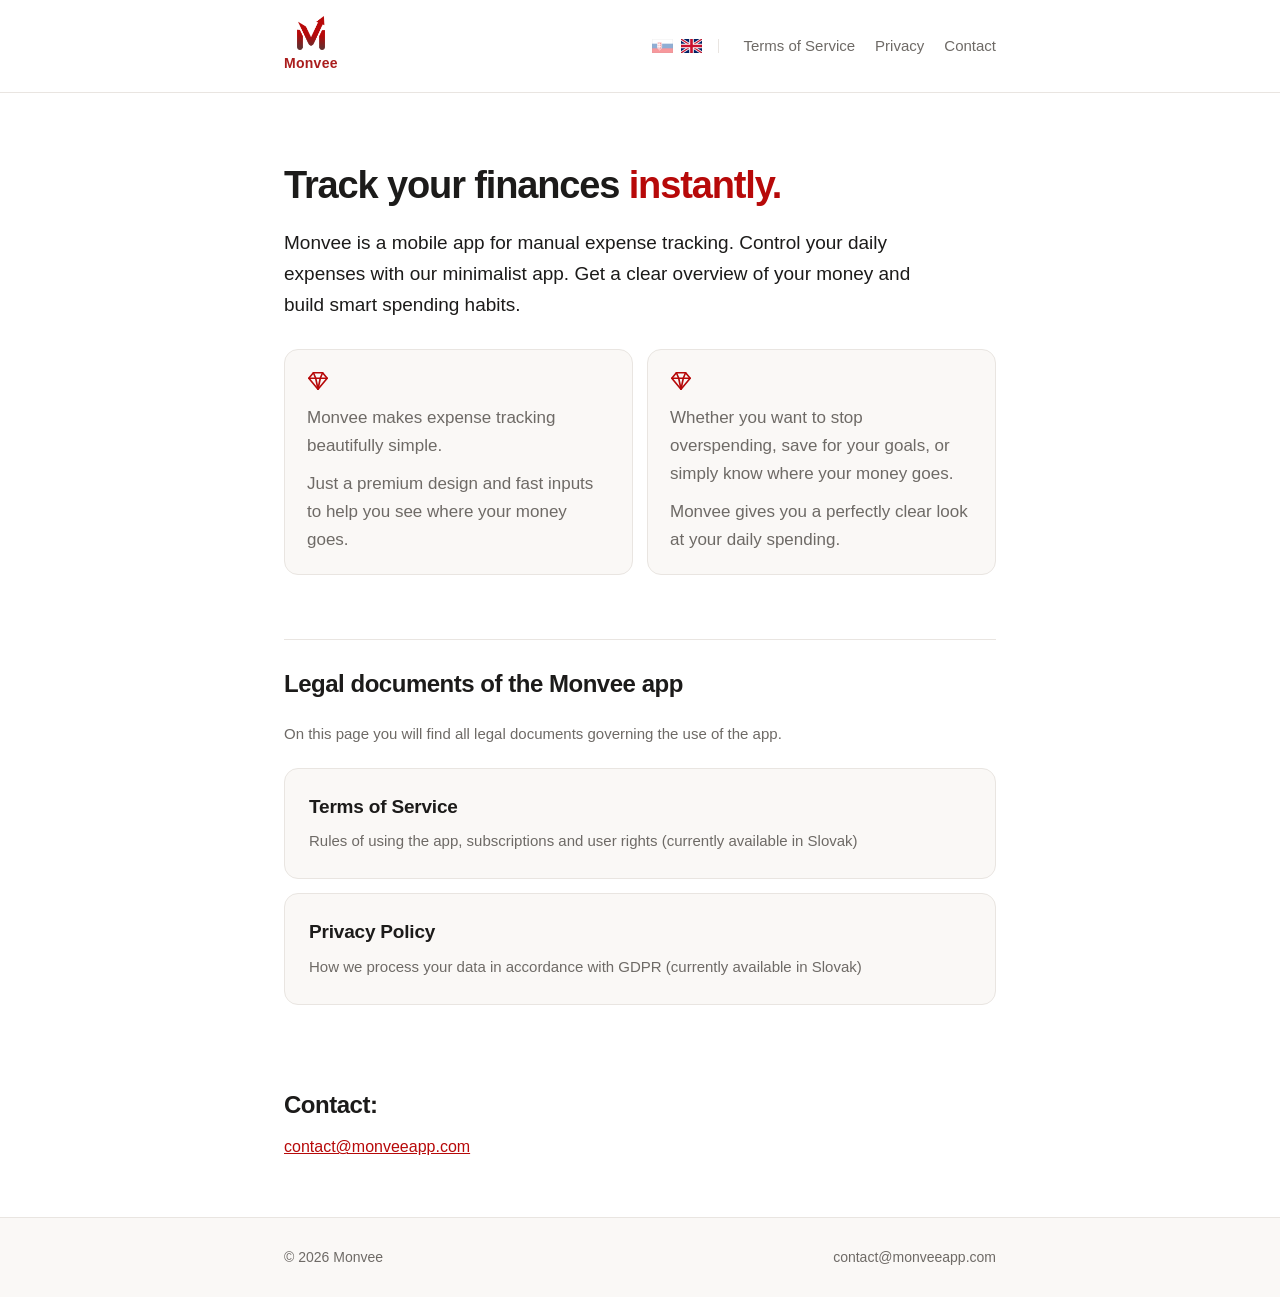
==== en.html @ 1608239c "Add files via upload" ====
<!DOCTYPE html>
<html lang="en">
<head>
  <meta charset="UTF-8">
  <meta name="viewport" content="width=device-width, initial-scale=1.0">
  <title>Monvee – Legal documents</title>
  <meta name="description" content="Terms of Service and Privacy Policy of the Monvee app.">
  <link rel="icon" type="image/png" href="favicon.png">
  <link rel="apple-touch-icon" href="apple-touch-icon.png">
  <link rel="stylesheet" href="style.css">
</head>
<body>

<header>
  <div class="header-inner">
    <a class="logo" href="en.html">
      <img class="logo-mark" src="logo.png" alt="">
      <span class="logo-text">Monvee</span>
    </a>
    <nav>
      <span class="lang">
        <a class="flag" href="index.html" title="Slovensky" aria-label="Slovensky"><svg viewBox="0 0 21 14" width="21" height="14" aria-hidden="true"><rect width="21" height="14" fill="#fff"/><rect y="4.67" width="21" height="9.33" fill="#0B4EA2"/><rect y="9.33" width="21" height="4.67" fill="#EE1C25"/><path d="M5.5 3.2h4.2v4.4c0 2-1.3 3-2.1 3.4-.8-.4-2.1-1.4-2.1-3.4V3.2z" fill="#EE1C25" stroke="#fff" stroke-width="0.6"/><path d="M7.6 4v1.2h1.1v1H7.6v1h1.4v1H7.6v1.6h-1V8.2H5.2v-1h1.4v-1h-1.1v-1h1.1V4h1z" fill="#fff"/><rect width="21" height="14" fill="none" stroke="#00000022" stroke-width="1"/></svg></a>
        <a class="flag active-lang" href="en.html" title="English" aria-label="English"><svg viewBox="0 0 21 14" width="21" height="14" aria-hidden="true"><rect width="21" height="14" fill="#012169"/><path d="M0 0l21 14M21 0L0 14" stroke="#fff" stroke-width="2.8"/><path d="M0 0l21 14M21 0L0 14" stroke="#C8102E" stroke-width="1.2"/><path d="M10.5 0v14M0 7h21" stroke="#fff" stroke-width="4.6"/><path d="M10.5 0v14M0 7h21" stroke="#C8102E" stroke-width="2.6"/><rect width="21" height="14" fill="none" stroke="#00000022" stroke-width="1"/></svg></a>
      </span>
      <a href="obchodne-podmienky.html">Terms of Service</a>
      <a href="ochrana-sukromia.html">Privacy</a>
      <a href="#kontakt">Contact</a>
    </nav>
  </div>
</header>

<section class="hero">
  <h1>Track your finances <span class="accent">instantly.</span></h1>
  <p class="lead">Monvee is a mobile app for manual expense tracking. Control your daily expenses with our minimalist app. Get a clear overview of your money and build smart spending habits.</p>
  <div class="hero-features">
    <div class="feature">
      <svg class="feature-icon" viewBox="0 0 24 24" width="22" height="22" fill="none" stroke="currentColor" stroke-width="1.8" stroke-linejoin="round" stroke-linecap="round" aria-hidden="true"><path d="M7 3h10l5 6-10 12L2 9l5-6z"/><path d="M2 9h20"/><path d="M7 3l2.5 6L12 21l2.5-12L17 3"/></svg>
      <p>Monvee makes expense tracking beautifully simple.</p>
      <p>Just a premium design and fast inputs to help you see where your money goes.</p>
    </div>
    <div class="feature">
      <svg class="feature-icon" viewBox="0 0 24 24" width="22" height="22" fill="none" stroke="currentColor" stroke-width="1.8" stroke-linejoin="round" stroke-linecap="round" aria-hidden="true"><path d="M7 3h10l5 6-10 12L2 9l5-6z"/><path d="M2 9h20"/><path d="M7 3l2.5 6L12 21l2.5-12L17 3"/></svg>
      <p>Whether you want to stop overspending, save for your goals, or simply know where your money goes.</p>
      <p>Monvee gives you a perfectly clear look at your daily spending.</p>
    </div>
  </div>
</section>

<section class="doc-list">
  <h2>Legal documents of the Monvee app</h2>
  <p class="doc-list-intro">On this page you will find all legal documents governing the use of the app.</p>
  <a class="doc-card" href="obchodne-podmienky.html">
    <h3>Terms of Service</h3>
    <span>Rules of using the app, subscriptions and user rights (currently available in Slovak)</span>
  </a>
  <a class="doc-card" href="ochrana-sukromia.html">
    <h3>Privacy Policy</h3>
    <span>How we process your data in accordance with GDPR (currently available in Slovak)</span>
  </a>
</section>

<section class="contact" id="kontakt">
  <h2>Contact:</h2>
  <p><a href="mailto:contact@monveeapp.com">contact@monveeapp.com</a></p>
</section>

<footer>
  <div class="footer-inner">
    <span>© 2026 Monvee</span>
    <a href="mailto:contact@monveeapp.com">contact@monveeapp.com</a>
  </div>
</footer>

</body>
</html>
---- style.css ----
:root {
  --red: #B70909;
  --ink: #1C1B1A;
  --muted: #6E6A66;
  --line: #E9E5E1;
  --bg: #FFFFFF;
  --bg-soft: #FAF8F6;
}

* { margin: 0; padding: 0; box-sizing: border-box; }

html { scroll-behavior: smooth; }
@media (prefers-reduced-motion: reduce) {
  html { scroll-behavior: auto; }
}

body {
  font-family: "Inter", -apple-system, BlinkMacSystemFont, "Segoe UI", sans-serif;
  color: var(--ink);
  background: var(--bg);
  line-height: 1.7;
  font-size: 17px;
}

/* ---------- Header ---------- */
header {
  border-bottom: 1px solid var(--line);
  background: var(--bg);
  position: sticky;
  top: 0;
  z-index: 10;
}

.header-inner {
  max-width: 760px;
  margin: 0 auto;
  padding: 16px 24px;
  display: flex;
  align-items: center;
  justify-content: space-between;
}

.logo {
  display: flex;
  flex-direction: column;
  align-items: center;
  gap: 2px;
  text-decoration: none;
}

.logo-mark {
  height: 34px;
  width: auto;
  display: block;
}

.logo-text {
  color: #AA1D1D;
  font-weight: 700;
  font-size: 14px;
  letter-spacing: 0.02em;
}

nav {
  display: flex;
  align-items: center;
}

nav a {
  text-decoration: none;
  color: var(--muted);
  font-size: 15px;
  margin-left: 20px;
}

.lang {
  display: inline-flex;
  align-items: center;
  gap: 8px;
  margin-right: 4px;
  padding-right: 16px;
  border-right: 1px solid var(--line);
}

.lang .flag {
  display: inline-flex;
  margin-left: 0;
  line-height: 0;
  opacity: 0.45;
  border-radius: 2px;
}

.lang .flag:hover, .lang .flag:focus-visible { opacity: 1; }

.lang .flag.active-lang { opacity: 1; }

nav a:hover, nav a:focus-visible { color: #7D2524; }

nav a.active { color: #7D2524; }

a:focus-visible {
  outline: 2px solid var(--red);
  outline-offset: 3px;
  border-radius: 2px;
}

/* ---------- Hero (index) ---------- */
.hero {
  max-width: 760px;
  margin: 0 auto;
  padding: 72px 24px 56px;
}

.hero h1 {
  font-size: clamp(26px, 4.4vw, 38px);
  letter-spacing: -0.03em;
  line-height: 1.1;
  margin-bottom: 20px;
}

.hero h1 .accent { color: var(--red); }

.hero .lead {
  font-size: 19px;
  line-height: 1.65;
  color: var(--ink);
  max-width: 60ch;
  margin-bottom: 28px;
}

.hero-features {
  display: grid;
  grid-template-columns: 1fr 1fr;
  gap: 14px;
}

.feature {
  background: var(--bg-soft);
  border: 1px solid var(--line);
  border-radius: 14px;
  padding: 20px 22px;
}

.feature-icon {
  display: block;
  color: var(--red);
  margin-bottom: 12px;
}

.feature p {
  color: var(--muted);
  font-size: 17px;
  line-height: 1.65;
  margin: 0 0 10px;
}

.feature p:last-child { margin-bottom: 0; }

@media (max-width: 620px) {
  .hero-features { grid-template-columns: 1fr; }
}

/* ---------- Documents (index) ---------- */
.doc-list {
  max-width: 760px;
  margin: 0 auto;
  padding: 8px 24px 80px;
  display: grid;
  gap: 14px;
}

.doc-list h2 {
  font-size: 24px;
  letter-spacing: -0.02em;
  margin-bottom: 2px;
  padding-top: 24px;
  border-top: 1px solid var(--line);
}

.doc-list-intro {
  color: var(--muted);
  font-size: 15px;
  margin-bottom: 8px;
}

.doc-card {
  display: block;
  text-decoration: none;
  color: var(--ink);
  border: 1px solid var(--line);
  border-radius: 14px;
  padding: 22px 24px;
  background: var(--bg-soft);
  transition: border-color .15s ease, transform .15s ease;
}

.doc-card:hover, .doc-card:focus-visible {
  border-color: var(--red);
  transform: translateY(-2px);
}

.doc-card h3 {
  font-size: 19px;
  letter-spacing: -0.01em;
  margin-bottom: 4px;
}

.doc-card span {
  color: var(--muted);
  font-size: 15px;
}

/* ---------- Contact ---------- */
.contact {
  max-width: 760px;
  margin: 0 auto;
  padding: 0 24px 56px;
}

.contact h2 {
  font-size: 24px;
  letter-spacing: -0.02em;
  margin-bottom: 8px;
}

.contact p {
  font-size: 16px;
  color: var(--ink);
}

.contact a { color: var(--red); }

/* ---------- Legal document pages ---------- */
main.doc {
  max-width: 760px;
  margin: 0 auto;
  padding: 56px 24px 96px;
}

.back {
  display: inline-block;
  text-decoration: none;
  color: var(--muted);
  font-size: 15px;
  margin-bottom: 24px;
}

.back:hover, .back:focus-visible { color: var(--red); }

main.doc h1 {
  font-size: clamp(26px, 4.5vw, 36px);
  letter-spacing: -0.03em;
  line-height: 1.2;
  margin-bottom: 8px;
}

.doc-meta {
  color: var(--muted);
  font-size: 15px;
  margin-bottom: 40px;
  padding-bottom: 24px;
  border-bottom: 3px solid var(--red);
  display: inline-block;
}

main.doc h2 {
  font-size: 21px;
  letter-spacing: -0.01em;
  margin: 40px 0 12px;
}

main.doc h3 {
  font-size: 17px;
  margin: 28px 0 8px;
}

main.doc p { margin-bottom: 14px; }

main.doc ul, main.doc ol {
  margin: 0 0 14px 24px;
}

main.doc li { margin-bottom: 6px; }

main.doc a { color: var(--red); }

/* ---------- Footer ---------- */
footer {
  border-top: 1px solid var(--line);
  background: var(--bg-soft);
}

.footer-inner {
  max-width: 760px;
  margin: 0 auto;
  padding: 28px 24px;
  display: flex;
  flex-wrap: wrap;
  gap: 8px 24px;
  justify-content: space-between;
  color: var(--muted);
  font-size: 14px;
}

.footer-inner a {
  color: var(--muted);
  text-decoration: none;
}

.footer-inner a:hover { color: var(--red); }

@media (max-width: 520px) {
  nav a { margin-left: 14px; }
  .hero { padding-top: 48px; }
}
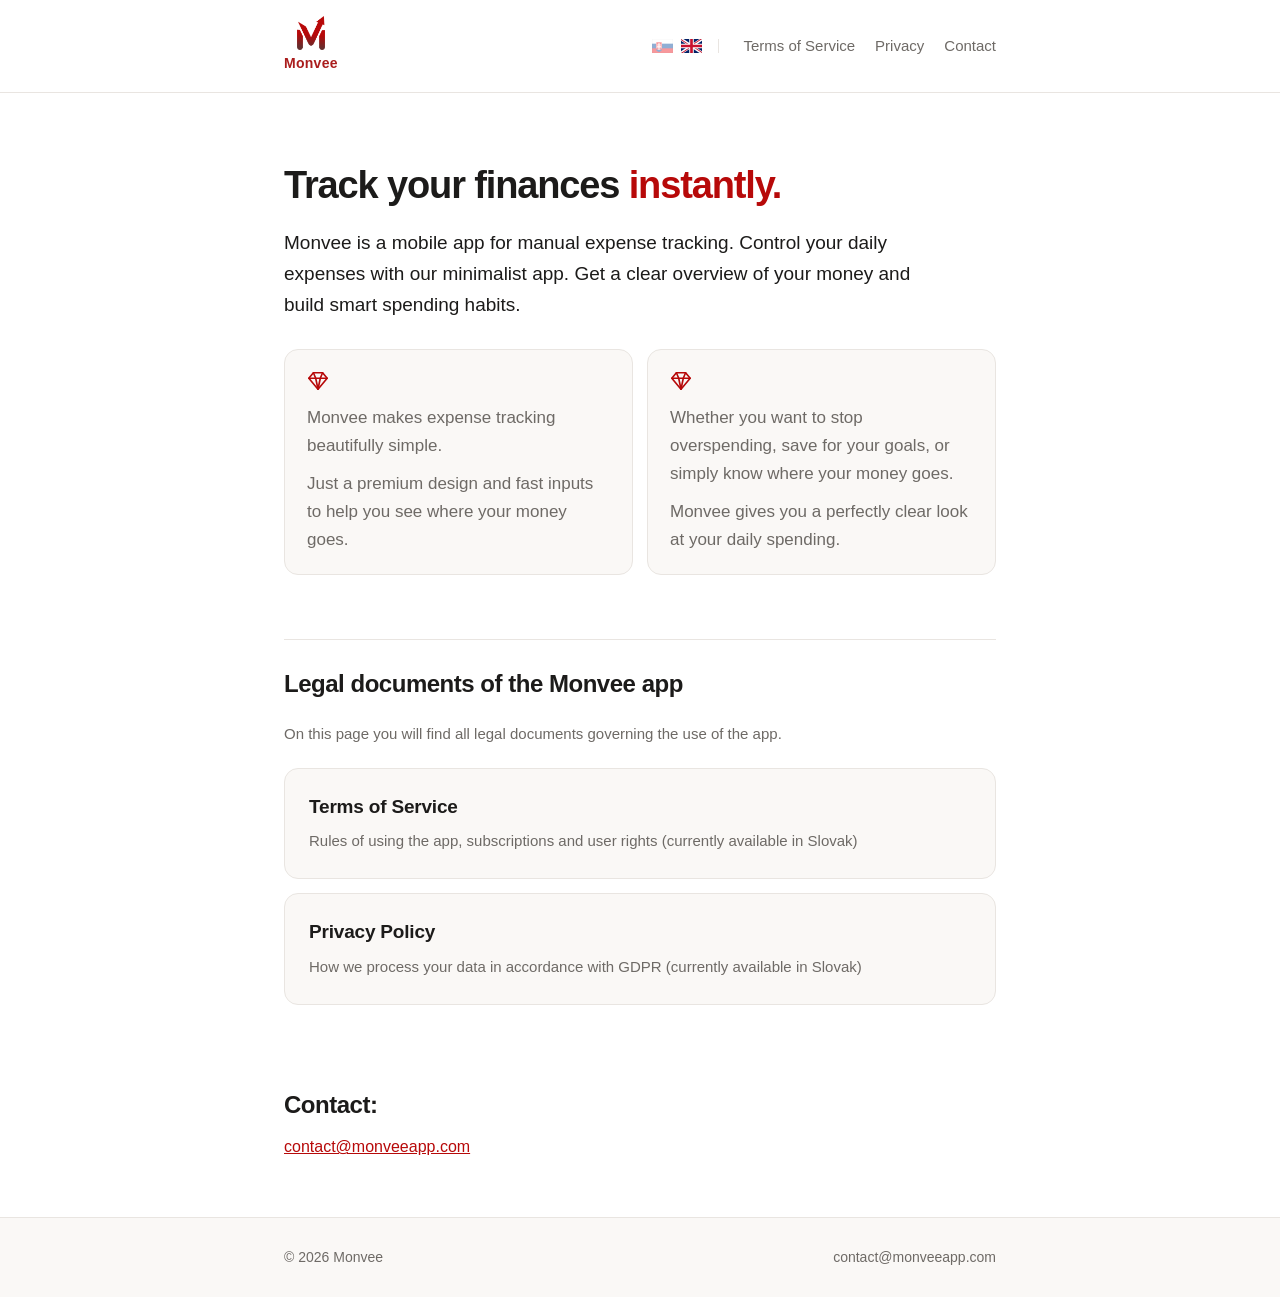
==== commit 92484100: "Add files via upload" ====
--- a/en.html
+++ b/en.html
@@ -19,8 +19,8 @@
     </a>
     <nav>
       <span class="lang">
-        <a class="flag" href="index.html" title="Slovensky" aria-label="Slovensky"><svg viewBox="0 0 21 14" width="21" height="14" aria-hidden="true"><rect width="21" height="14" fill="#fff"/><rect y="4.67" width="21" height="9.33" fill="#0B4EA2"/><rect y="9.33" width="21" height="4.67" fill="#EE1C25"/><path d="M5.5 3.2h4.2v4.4c0 2-1.3 3-2.1 3.4-.8-.4-2.1-1.4-2.1-3.4V3.2z" fill="#EE1C25" stroke="#fff" stroke-width="0.6"/><path d="M7.6 4v1.2h1.1v1H7.6v1h1.4v1H7.6v1.6h-1V8.2H5.2v-1h1.4v-1h-1.1v-1h1.1V4h1z" fill="#fff"/><rect width="21" height="14" fill="none" stroke="#00000022" stroke-width="1"/></svg></a>
-        <a class="flag active-lang" href="en.html" title="English" aria-label="English"><svg viewBox="0 0 21 14" width="21" height="14" aria-hidden="true"><rect width="21" height="14" fill="#012169"/><path d="M0 0l21 14M21 0L0 14" stroke="#fff" stroke-width="2.8"/><path d="M0 0l21 14M21 0L0 14" stroke="#C8102E" stroke-width="1.2"/><path d="M10.5 0v14M0 7h21" stroke="#fff" stroke-width="4.6"/><path d="M10.5 0v14M0 7h21" stroke="#C8102E" stroke-width="2.6"/><rect width="21" height="14" fill="none" stroke="#00000022" stroke-width="1"/></svg></a>
+        <a class="flag" href="index.html" title="Slovensky" aria-label="Slovensky"><svg viewBox="0 0 900 600" width="21" height="14" aria-hidden="true"><rect width="900" height="600" fill="#fff"/><rect y="200" width="900" height="400" fill="#0B4EA2"/><rect y="400" width="900" height="200" fill="#EE1C25"/><g><path d="M172 130h256v180c0 100-64 144-128 166-64-22-128-66-128-166V130z" fill="#fff"/><path d="M186 144h228v166c0 92-57 132-114 152-57-20-114-60-114-152V144z" fill="#EE1C25"/><path d="M278 176h44v56h56v44h-56v40h68v44h-68v96h-44v-96h-68v-44h68v-40h-56v-44h56v-56z" fill="#fff"/><path d="M300 480c-46-30-78-24-100-2 10 36 40 62 100 84 60-22 90-48 100-84-22-22-54-28-100 2z" fill="#0B4EA2"/><path d="M218 452c-16 0-30 6-40 16 4 12 10 24 18 34 14-16 32-26 54-28-10-12-20-22-32-22zm164 0c-12 0-22 10-32 22 22 2 40 12 54 28 8-10 14-22 18-34-10-10-24-16-40-16z" fill="#0B4EA2"/></g><rect width="900" height="600" fill="none" stroke="#00000026" stroke-width="20"/></svg></a>
+        <a class="flag active-lang" href="en.html" title="English" aria-label="English"><svg viewBox="0 0 60 40" width="21" height="14" aria-hidden="true"><clipPath id="ukc"><rect width="60" height="40"/></clipPath><g clip-path="url(#ukc)"><rect width="60" height="40" fill="#012169"/><path d="M0,0 60,40M60,0 0,40" stroke="#fff" stroke-width="8"/><clipPath id="ukt"><path d="M30,20h30v20zM30,20v20H0zM30,20H0V0zM30,20V0h30z"/></clipPath><path d="M0,0 60,40M60,0 0,40" clip-path="url(#ukt)" stroke="#C8102E" stroke-width="5"/><path d="M30,0v40M0,20h60" stroke="#fff" stroke-width="13"/><path d="M30,0v40M0,20h60" stroke="#C8102E" stroke-width="7.5"/></g><rect width="60" height="40" fill="none" stroke="#00000026" stroke-width="1.4"/></svg></a>
       </span>
       <a href="obchodne-podmienky.html">Terms of Service</a>
       <a href="ochrana-sukromia.html">Privacy</a>
